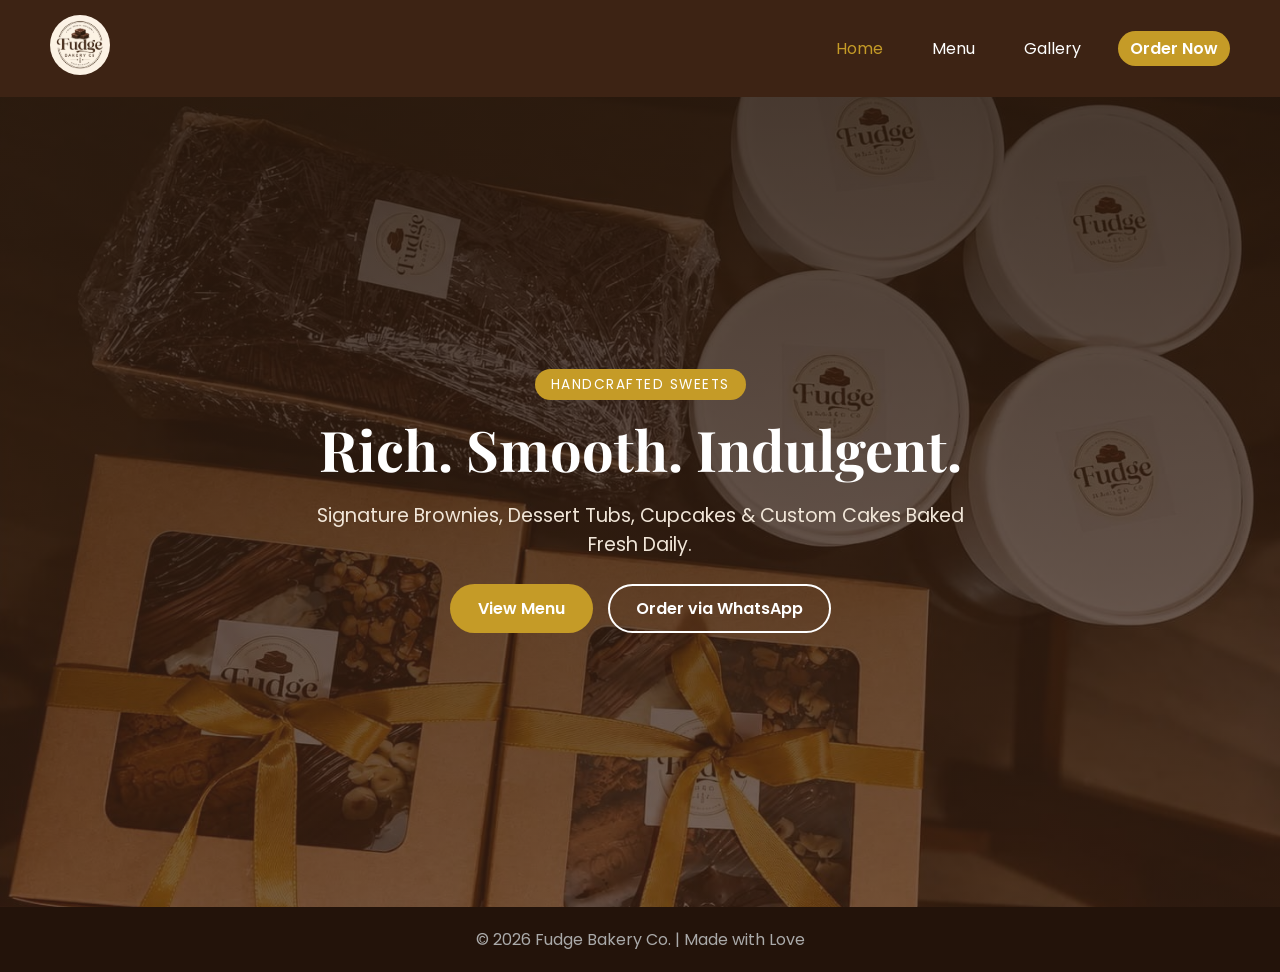
==== index.html @ 9643bb34 "Add files via upload" ====
<!DOCTYPE html>
<html lang="en">
<head>
<meta charset="UTF-8">
<meta name="viewport" content="width=device-width, initial-scale=1.0">
<title>Fudge Bakery Co. | Home</title>
<link rel="stylesheet" href="css/style.css">
<link href="https://fonts.googleapis.com/css2?family=Playfair+Display:wght@600;700&family=Poppins:wght@300;400;600&display=swap" rel="stylesheet">
</head>
<body>

<!-- Header / Navbar -->
<header class="navbar">
<div class="logo-container">
<a href="index.html"><img src="image/logo.png" alt="Fudge Bakery Co Logo" class="logo-img"></a>
</div>
<nav>
<ul>
<li><a href="index.html" class="active">Home</a></li>
<li><a href="menu.html">Menu</a></li>
<li><a href="gallery.html">Gallery</a></li>
<li><a href="order.html" class="btn-primary">Order Now</a></li>
</ul>
</nav>
</header>

<!-- Banner / Hero Section -->
<section class="hero-banner">
<div class="banner-overlay">
<div class="hero-content">
<span class="badge">Handcrafted Sweets</span>
<h1>Rich. Smooth. Indulgent.</h1>
<p>Signature Brownies, Dessert Tubs, Cupcakes & Custom Cakes Baked Fresh Daily.</p>
<div class="hero-buttons">
<a href="menu.html" class="btn-hero">View Menu</a>
<a href="order.html" class="btn-hero-outline">Order via WhatsApp</a>
</div>
</div>
</div>
</section>

<footer>
<p>&copy; 2026 Fudge Bakery Co. | Made with Love</p>
</footer>

</body>
</html>
---- css/style.css ----
:root {
--primary-chocolate: #3d2314;
--accent-gold: #c59b27;
--bg-cream: #fdf8f2;
--card-bg: #ffffff;
--text-dark: #2b1a0e;
}

* {
margin: 0;
padding: 0;
box-sizing: border-box;
font-family: 'Poppins', sans-serif;
}

body {
background-color: var(--bg-cream);
color: var(--text-dark);
display: flex;
flex-direction: column;
min-height: 100vh;
}

/* Header & Navbar */
.navbar {
display: flex;
justify-content: space-between;
align-items: center;
padding: 15px 50px;
background-color: var(--primary-chocolate);
position: sticky;
top: 0;
z-index: 1000;
}

.logo-img {
height: 60px;
border-radius: 50%;
}

.navbar nav ul {
display: flex;
list-style: none;
align-items: center;
}

.navbar nav ul li {
margin-left: 25px;
}

.navbar nav ul li a {
color: #fff;
text-decoration: none;
font-weight: 400;
padding: 6px 12px;
border-radius: 4px;
transition: 0.3s;
}

.navbar nav ul li a:hover,
.navbar nav ul li a.active {
color: var(--accent-gold);
}

.btn-primary {
background-color: var(--accent-gold);
color: #fff !important;
border-radius: 20px !important;
font-weight: 600 !important;
}

/* Hero Banner (Home) */
.hero-banner {
width: 100%;
height: calc(100vh - 90px);
background: url('../image/packaging.jpg') no-repeat center center / cover;
display: flex;
}

.banner-overlay {
width: 100%;
height: 100%;
background: linear-gradient(rgba(43, 26, 14, 0.85), rgba(61, 35, 20, 0.7));
display: flex;
align-items: center;
justify-content: center;
text-align: center;
padding: 20px;
}

.hero-content {
max-width: 650px;
color: #fff;
}

.hero-content .badge {
background: var(--accent-gold);
padding: 6px 16px;
border-radius: 20px;
font-size: 0.85rem;
letter-spacing: 1.5px;
text-transform: uppercase;
}

.hero-content h1 {
font-family: 'Playfair Display', serif;
font-size: 3.5rem;
margin: 15px 0;
}

.hero-content p {
font-size: 1.2rem;
margin-bottom: 25px;
color: #f1e6d8;
}

.hero-buttons {
display: flex;
gap: 15px;
justify-content: center;
}

.btn-hero {
background-color: var(--accent-gold);
color: #fff;
padding: 12px 28px;
border-radius: 25px;
text-decoration: none;
font-weight: 600;
}

.btn-hero-outline {
border: 2px solid #fff;
color: #fff;
padding: 10px 26px;
border-radius: 25px;
text-decoration: none;
font-weight: 600;
}

/* Page Containers (Menu, Gallery, Order) */
.page-container {
max-width: 1100px;
margin: 40px auto;
padding: 0 20px;
flex: 1;
}

.section-title {
text-align: center;
margin-bottom: 40px;
}

.section-title h2 {
font-family: 'Playfair Display', serif;
font-size: 2.5rem;
color: var(--primary-chocolate);
}

.section-title p {
color: #777;
margin-top: 5px;
}

/* Menu Page Styles */
.menu-grid {
display: grid;
grid-template-columns: 1fr 1fr;
gap: 25px;
}

.menu-category {
background: var(--card-bg);
padding: 25px;
border-radius: 12px;
box-shadow: 0 4px 15px rgba(0,0,0,0.05);
}

.menu-category.full-width {
grid-column: span 2;
}

.menu-category h3 {
color: var(--primary-chocolate);
border-bottom: 2px solid var(--bg-cream);
padding-bottom: 10px;
margin-bottom: 15px;
}

.item {
display: flex;
justify-content: space-between;
padding: 12px 0;
border-bottom: 1px dashed #eee;
}

.featured-item {
background-color: #fcf3e3;
padding: 12px;
border-radius: 8px;
font-weight: 600;
border: none;
}

.two-column-list {
display: grid;
grid-template-columns: 1fr 1fr;
gap: 0 30px;
}

.menu-cta {
text-align: center;
margin-top: 40px;
}

/* Gallery Styles */
.gallery-grid {
display: grid;
grid-template-columns: repeat(auto-fill, minmax(240px, 1fr));
gap: 20px;
}

.gallery-card {
background: #fff;
border-radius: 12px;
overflow: hidden;
box-shadow: 0 4px 12px rgba(0,0,0,0.06);
}

.gallery-card img {
width: 100%;
height: 220px;
object-fit: cover;
}

.card-info {
padding: 15px;
text-align: center;
}

.card-info h4 {
color: var(--primary-chocolate);
font-size: 1rem;
}

.card-info p {
color: var(--accent-gold);
font-weight: 600;
font-size: 0.9rem;
}

/* Order Form Page */
.order-box {
max-width: 550px;
margin: 0 auto;
background: #fff;
padding: 35px;
border-radius: 15px;
box-shadow: 0 4px 20px rgba(0,0,0,0.08);
}

.form-group {
display: flex;
flex-direction: column;
margin-bottom: 20px;
text-align: left;
}

.form-group label {
font-weight: 600;
margin-bottom: 8px;
color: var(--primary-chocolate);
}

.form-group input, .form-group select, .form-group textarea {
padding: 12px;
border: 1px solid #ddd;
border-radius: 8px;
font-size: 1rem;
}

.btn-whatsapp {
width: 100%;
background-color: #25d366;
color: white;
padding: 14px;
border: none;
border-radius: 8px;
font-size: 1.1rem;
font-weight: 600;
cursor: pointer;
}

/* Footer */
footer {
text-align: center;
padding: 20px;
background: #23130a;
color: #aaa;
margin-top: auto;
}

/* Mobile Responsive */
@media (max-width: 768px) {
.menu-grid { grid-template-columns: 1fr; }
.menu-category.full-width { grid-column: span 1; }
.two-column-list { grid-template-columns: 1fr; }
.hero-content h1 { font-size: 2.5rem; }
}
/* Menu Poster Styling */
.menu-poster-container {
margin-top: 50px;
text-align: center;
background: #fff;
padding: 25px;
border-radius: 15px;
box-shadow: 0 4px 15px rgba(0,0,0,0.05);
}

.menu-poster-container h3 {
color: var(--primary-chocolate);
font-family: 'Playfair Display', serif;
font-size: 1.8rem;
margin-bottom: 20px;
}

.menu-poster-img {
max-width: 100%;
height: auto;
border-radius: 10px;
box-shadow: 0 4px 12px rgba(0,0,0,0.1);
}
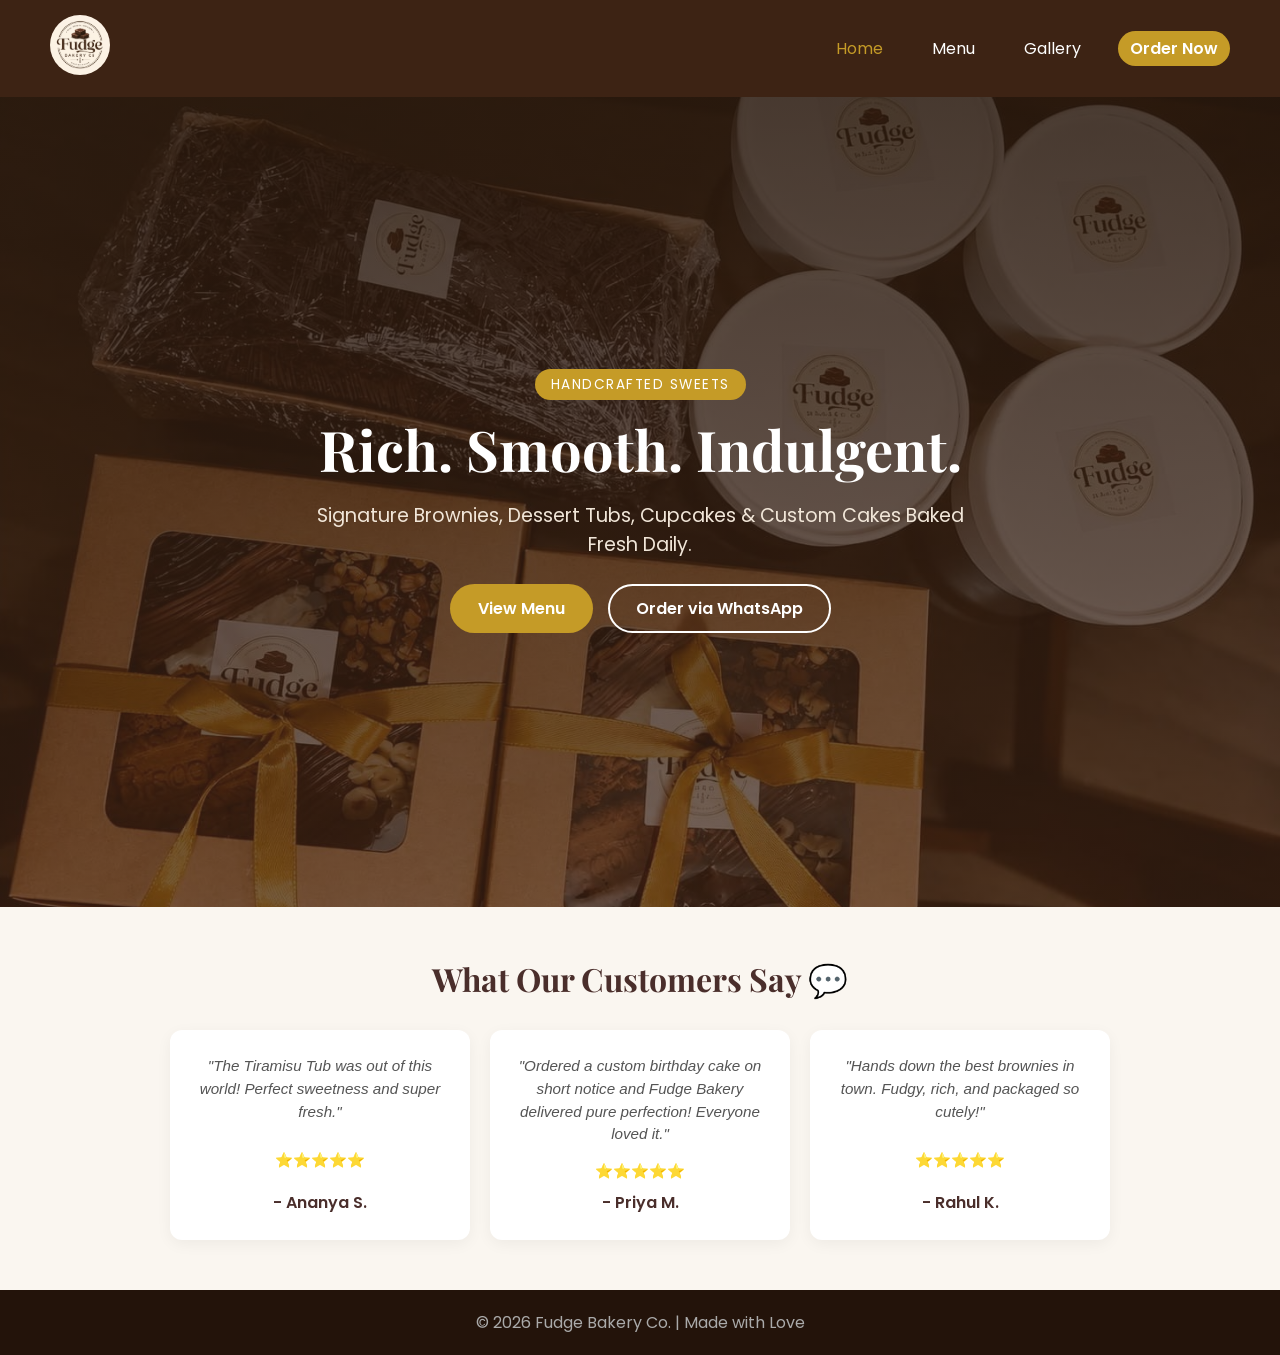
==== commit 2e305019: "Add files via upload" ====
--- a/index.html
+++ b/index.html
@@ -38,6 +38,33 @@
 </div>
 </div>
 </section>
+<!-- Testimonials Section -->
+<section class="testimonials-section">
+<h2>What Our Customers Say 💬</h2>
+<div class="testimonials-grid">
+
+<div class="testimonial-card">
+<p class="review">"The Tiramisu Tub was out of this world! Perfect sweetness and super fresh."</p>
+<div class="stars">⭐⭐⭐⭐⭐</div>
+<h4 class="customer-name">- Ananya S.</h4>
+</div>
+
+<div class="testimonial-card">
+<p class="review">"Ordered a custom birthday cake on short notice and Fudge Bakery delivered pure perfection! Everyone loved it."</p>
+<div class="stars">⭐⭐⭐⭐⭐</div>
+<h4 class="customer-name">- Priya M.</h4>
+</div>
+
+<div class="testimonial-card">
+<p class="review">"Hands down the best brownies in town. Fudgy, rich, and packaged so cutely!"</p>
+<div class="stars">⭐⭐⭐⭐⭐</div>
+<h4 class="customer-name">- Rahul K.</h4>
+</div>
+
+</div>
+</section>
+
+
 
 <footer>
 <p>&copy; 2026 Fudge Bakery Co. | Made with Love</p>
--- a/css/style.css
+++ b/css/style.css
@@ -331,4 +331,62 @@
 box-shadow: 0 4px 12px rgba(0,0,0,0.1);
 }
 
-
+/* Testimonials Styling */
+.testimonials-section {
+padding: 50px 20px;
+text-align: center;
+background-color: #faf6f0; /* Soft warm background */
+}
+
+.testimonials-section h2 {
+font-family: 'Playfair Display', serif;
+color: #4a2e2b;
+font-size: 2rem;
+margin-bottom: 30px;
+}
+
+.testimonials-grid {
+display: flex;
+justify-content: center;
+gap: 20px;
+flex-wrap: wrap;
+max-width: 1100px;
+margin: 0 auto;
+}
+
+.testimonial-card {
+background: #ffffff;
+border-radius: 12px;
+padding: 25px;
+width: 300px;
+box-shadow: 0 4px 15px rgba(0, 0, 0, 0.05);
+display: flex;
+flex-direction: column;
+justify-content: space-between;
+transition: transform 0.2s ease;
+}
+
+.testimonial-card:hover {
+transform: translateY(-5px);
+}
+
+.testimonial-card .review {
+font-style: italic;
+color: #555;
+font-size: 0.95rem;
+line-height: 1.5;
+margin-bottom: 15px;
+}
+
+.testimonial-card .stars {
+font-size: 0.9rem;
+margin-bottom: 8px;
+}
+
+.testimonial-card .customer-name {
+font-weight: 600;
+color: #4a2e2b;
+margin: 0;
+}
+
+
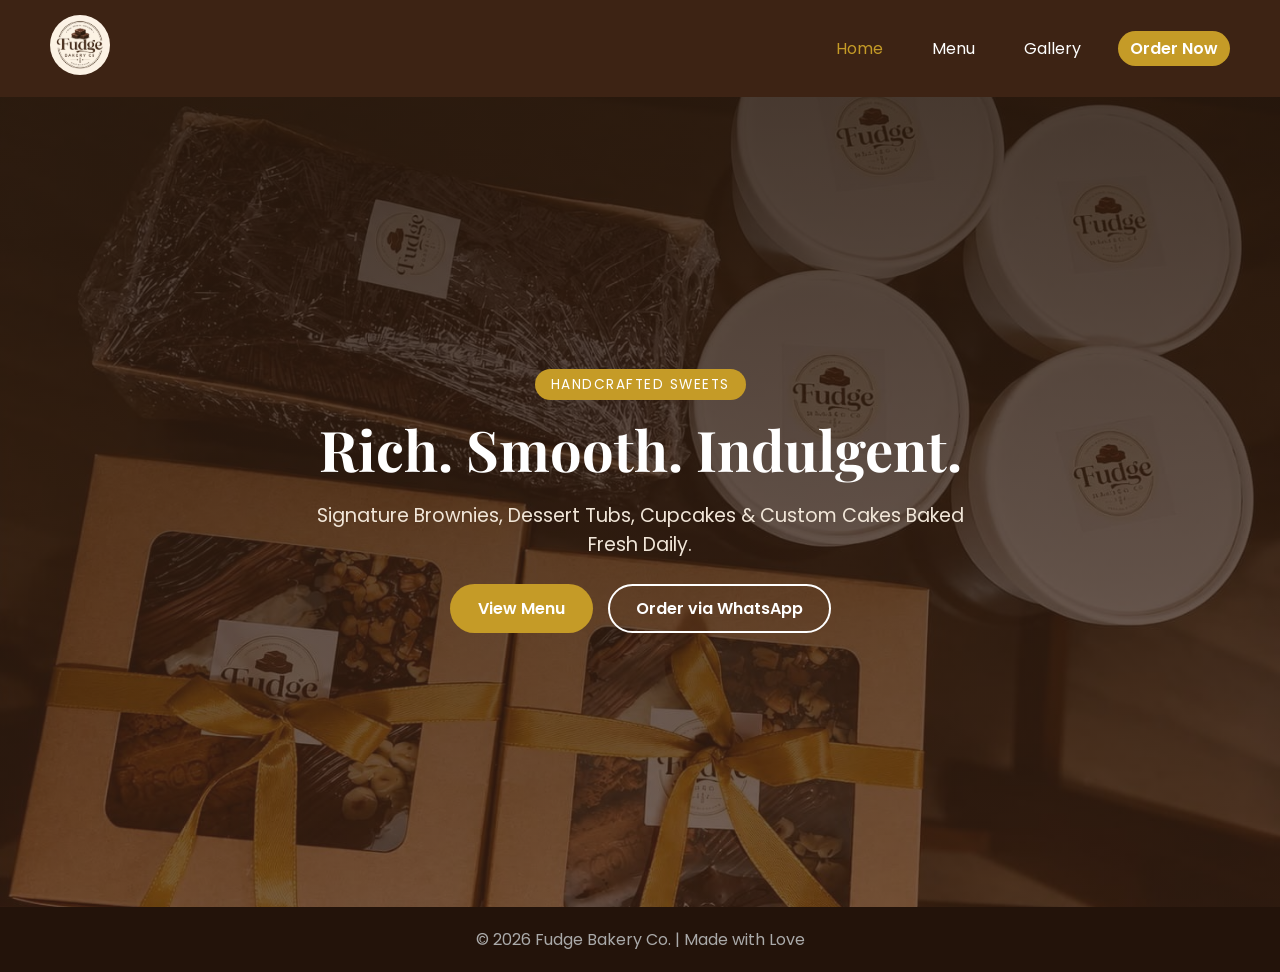
==== commit 98898fa2: "Add files via upload" ====
--- a/index.html
+++ b/index.html
@@ -38,32 +38,15 @@
 </div>
 </div>
 </section>
-<!-- Testimonials Section -->
-<section class="testimonials-section">
-<h2>What Our Customers Say 💬</h2>
-<div class="testimonials-grid">
 
-<div class="testimonial-card">
-<p class="review">"The Tiramisu Tub was out of this world! Perfect sweetness and super fresh."</p>
-<div class="stars">⭐⭐⭐⭐⭐</div>
-<h4 class="customer-name">- Ananya S.</h4>
-</div>
-
-<div class="testimonial-card">
-<p class="review">"Ordered a custom birthday cake on short notice and Fudge Bakery delivered pure perfection! Everyone loved it."</p>
-<div class="stars">⭐⭐⭐⭐⭐</div>
-<h4 class="customer-name">- Priya M.</h4>
-</div>
-
-<div class="testimonial-card">
-<p class="review">"Hands down the best brownies in town. Fudgy, rich, and packaged so cutely!"</p>
-<div class="stars">⭐⭐⭐⭐⭐</div>
-<h4 class="customer-name">- Rahul K.</h4>
-</div>
-
-</div>
-</section>
-
+<div id="cusdis_thread"
+  data-host="https://cusdis.com"
+  data-app-id="89554135-a8d8-40b3-a0cb-18c895cd0006"
+  data-page-id="fudge=bakery-reviews"
+  data-page-url="https://fudge-bakery.github.io/fudge-bakery/"
+  data-page-title="Fudge Bakery Reviews"
+></div>
+<script async defer src="https://cusdis.com/js/cusdis.es.js"></script>
 
 
 <footer>
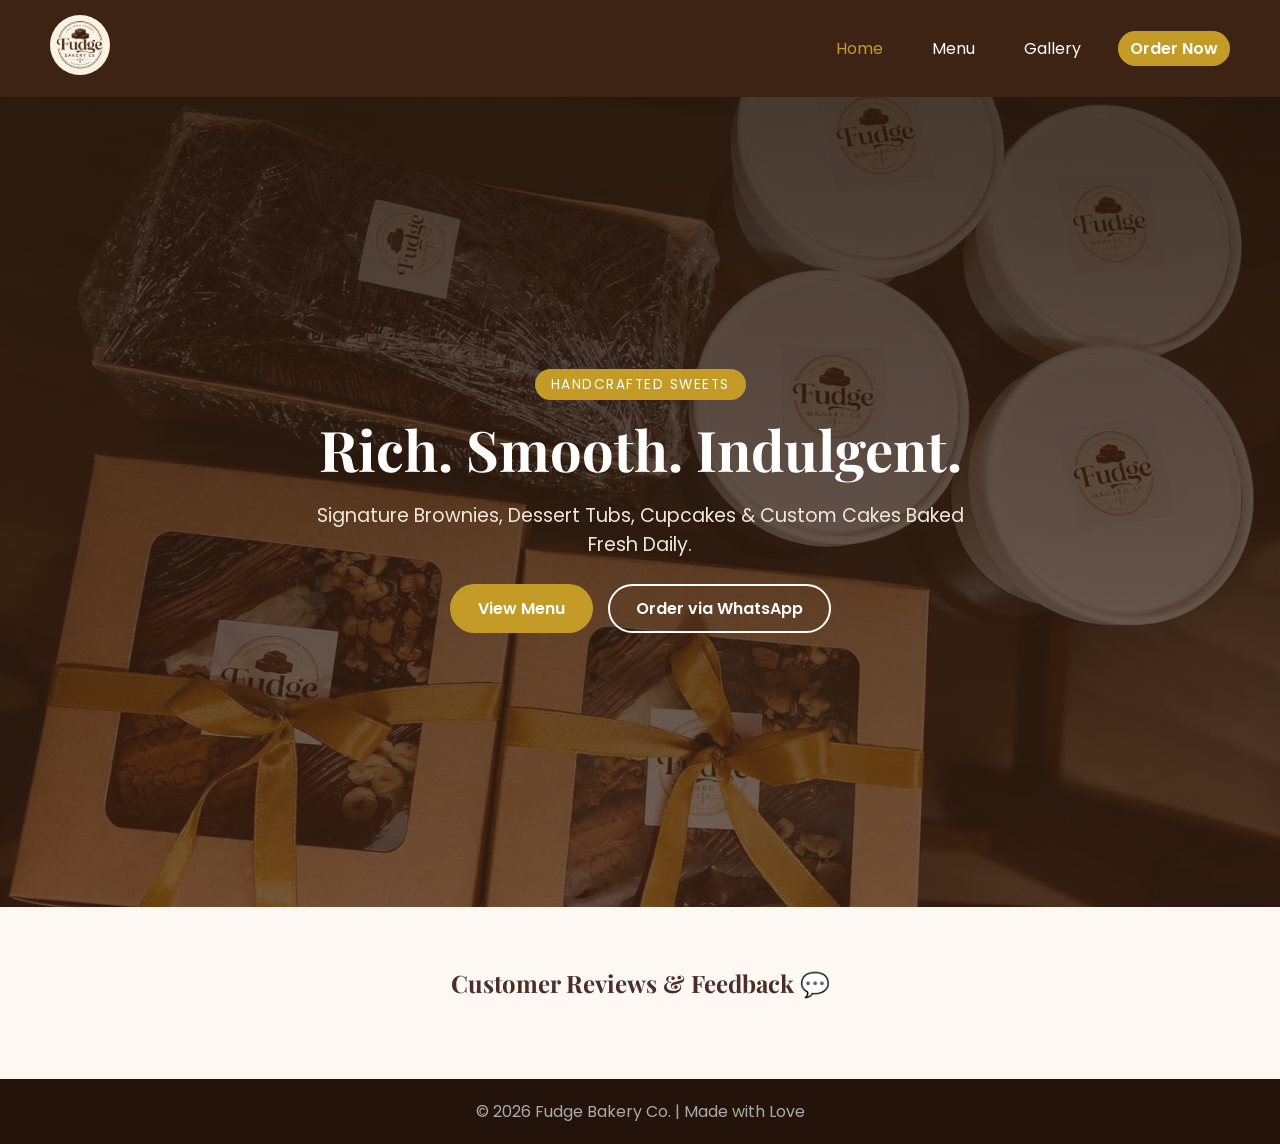
==== commit 84455abd: "Add files via upload" ====
--- a/index.html
+++ b/index.html
@@ -39,14 +39,24 @@
 </div>
 </section>
 
-<div id="cusdis_thread"
-  data-host="https://cusdis.com"
-  data-app-id="89554135-a8d8-40b3-a0cb-18c895cd0006"
-  data-page-id="fudge=bakery-reviews"
-  data-page-url="https://fudge-bakery.github.io/fudge-bakery/"
-  data-page-title="Fudge Bakery Reviews"
-></div>
-<script async defer src="https://cusdis.com/js/cusdis.es.js"></script>
+<!-- Live Customer Reviews Section -->
+<section style="max-width: 800px; margin: 40px auto; padding: 20px;">
+<h2 style="font-family: 'Playfair Display', serif; color: #4a2e2b; text-align: center; margin-bottom: 20px;">Customer Reviews & Feedback 💬</h2>
+
+<div id="disqus_thread"></div>
+<script>
+var disqus_config = function () {
+this.page.url = "https://fudge-bakery.github.io/fudge-bakery/";
+this.page.identifier = "fudge-bakery-reviews";
+};
+(function() {
+var d = document, s = d.createElement('script');
+s.src = 'https://fudge-bakery-co-2.disqus.com/embed.js';
+s.setAttribute('data-timestamp', +new Date());
+(d.head || d.body).appendChild(s);
+})();
+</script>
+</section>
 
 
 <footer>
--- a/css/style.css
+++ b/css/style.css
@@ -331,62 +331,3 @@
 box-shadow: 0 4px 12px rgba(0,0,0,0.1);
 }
 
-/* Testimonials Styling */
-.testimonials-section {
-padding: 50px 20px;
-text-align: center;
-background-color: #faf6f0; /* Soft warm background */
-}
-
-.testimonials-section h2 {
-font-family: 'Playfair Display', serif;
-color: #4a2e2b;
-font-size: 2rem;
-margin-bottom: 30px;
-}
-
-.testimonials-grid {
-display: flex;
-justify-content: center;
-gap: 20px;
-flex-wrap: wrap;
-max-width: 1100px;
-margin: 0 auto;
-}
-
-.testimonial-card {
-background: #ffffff;
-border-radius: 12px;
-padding: 25px;
-width: 300px;
-box-shadow: 0 4px 15px rgba(0, 0, 0, 0.05);
-display: flex;
-flex-direction: column;
-justify-content: space-between;
-transition: transform 0.2s ease;
-}
-
-.testimonial-card:hover {
-transform: translateY(-5px);
-}
-
-.testimonial-card .review {
-font-style: italic;
-color: #555;
-font-size: 0.95rem;
-line-height: 1.5;
-margin-bottom: 15px;
-}
-
-.testimonial-card .stars {
-font-size: 0.9rem;
-margin-bottom: 8px;
-}
-
-.testimonial-card .customer-name {
-font-weight: 600;
-color: #4a2e2b;
-margin: 0;
-}
-
-
